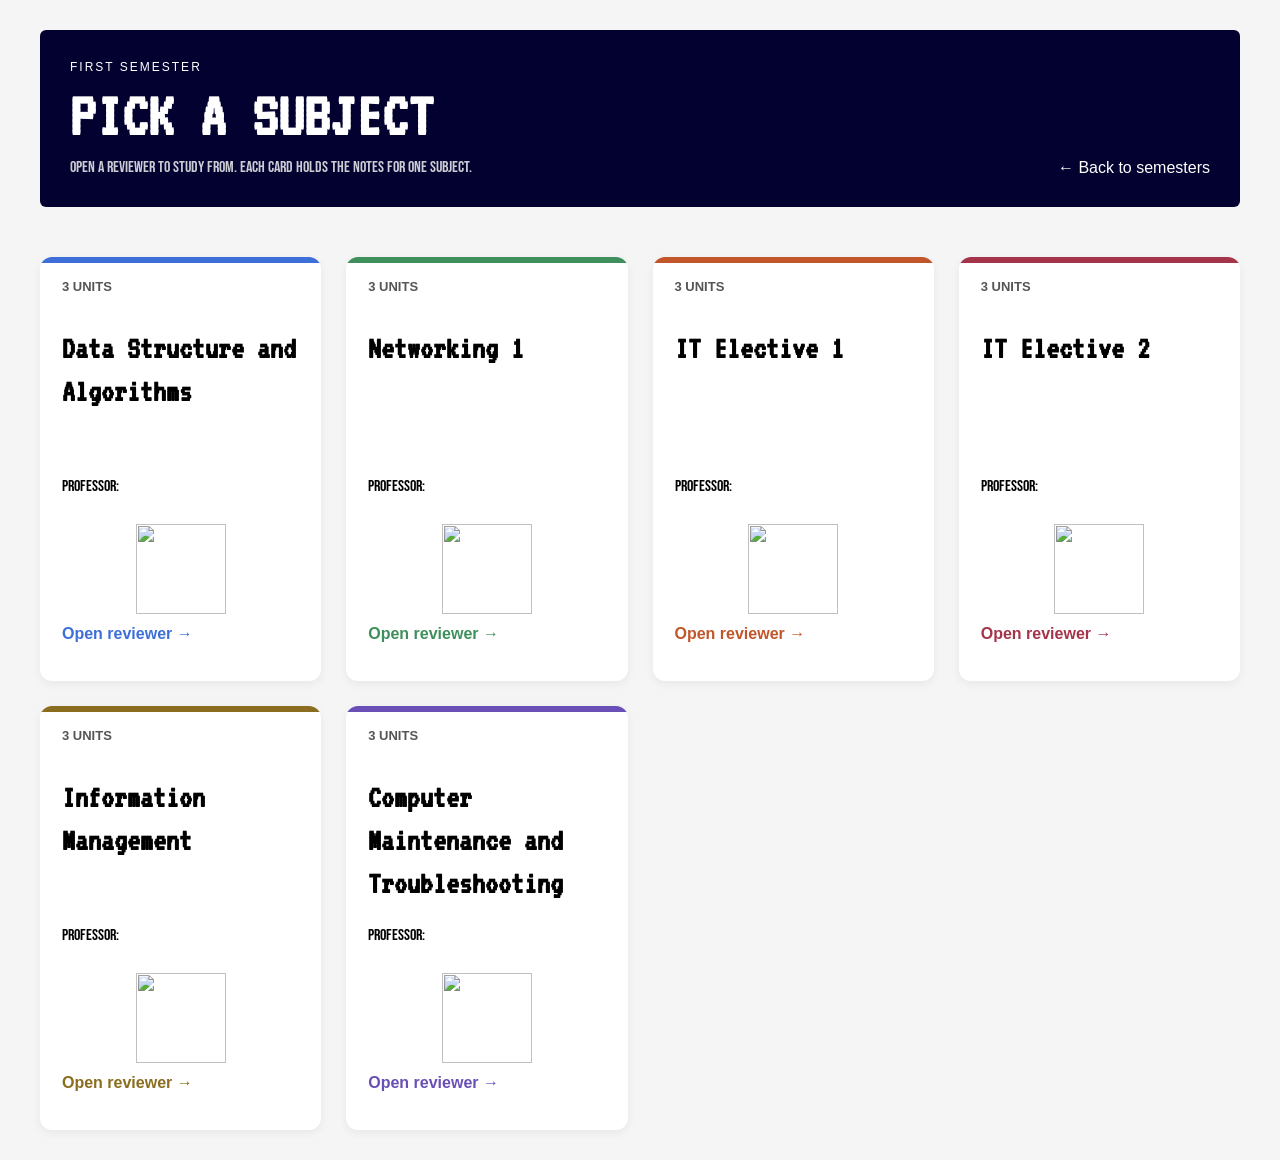
==== first-semester.html @ 43e30cde "Add files via upload" ====
<!DOCTYPE html>
<html lang="en">
<head>
<meta charset="UTF-8">
<title>First Semester — Choose a Subject</title>
<link rel="stylesheet" href="first-semester.css">
<link href="https://fonts.googleapis.com/css2?family=Bebas+Neue&family=VT323&display=swap" rel="stylesheet">
<meta name="viewport" content="width=device-width, initial-scale=1.0">
</head>
<body>

<div class="wrap">

  <div class="header">
    <div>
      <p class="eyebrow">First semester</p>
      <h1 style="font-family: VT323, monospace; font-size: 4rem;">PICK A SUBJECT</h1>
      <p class="subtitle">Open a reviewer to study from. Each card holds the notes for one subject.</p>
    </div>
    <a href="index.html" class="back-link">← Back to semesters</a>
  </div>

  <div class="grid">

    <a href="reviewer.html?subject=data-structure-and-algorithms" class="card" style="--tab-color:#3E6FD9;">
      <p class="card-units">3 units</p>
      <h2 class="card-name">Data Structure and Algorithms</h2>
      <p style="font-family: Bebas Neue;">Professor:</p>
      <div class="mob-slot">
    <img src="https://static.wikia.nocookie.net/minecraft_gamepedia/images/0/05/Bee_BE.gif/revision/latest?cb=20191123230348" alt="" class="mob-img">
  </div>
      <p class="card-tag" style="--tab-color:#3E6FD9;">Open reviewer</p>
    </a>

    <a href="reviewer.html?subject=networking-1" class="card" style="--tab-color:#3F8F5C;">
      <p class="card-units">3 units</p>
      <h2 class="card-name">Networking 1</h2>
      <p style="font-family: Bebas Neue;">Professor:</p>
      <div class="mob-slot">
    <img src="https://static.wikia.nocookie.net/minecraft_gamepedia/images/b/b9/Axolotl_Swim.gif/revision/latest?cb=20230414014150" alt="" class="mob-img">
  </div>
      <p class="card-tag" style="--tab-color:#3F8F5C;">Open reviewer</p>
    </a>

    <a href="reviewer.html?subject=it-elective-1" class="card" style="--tab-color:#C2562B;">
      <p class="card-units">3 units</p>
      <h2 class="card-name">IT Elective 1</h2>
      <p style="font-family: Bebas Neue;">Professor:</p>
      <div class="mob-slot">
    <img src="https://static.wikia.nocookie.net/minecraft_gamepedia/images/4/45/Allay_JE2.gif/revision/latest?cb=20230325131818" alt="" class="mob-img">
  </div>
      <p class="card-tag" style="--tab-color:#C2562B;">Open reviewer</p>
    </a>

    <a href="reviewer.html?subject=it-elective-2" class="card" style="--tab-color:#A4344A;">
      <p class="card-units">3 units</p>
      <h2 class="card-name">IT Elective 2</h2>
      <p style="font-family: Bebas Neue;">Professor:</p>
        <div class="mob-slot">
    <img src="https://static.wikia.nocookie.net/minecraft_gamepedia/images/3/39/Phantom_JE2.gif/revision/latest?cb=20180706142237" alt="" class="mob-img">
  </div>
      <p class="card-tag" style="--tab-color:#A4344A;">Open reviewer</p>
    </a>

    <a href="reviewer.html?subject=information-management" class="card" style="--tab-color:#8A6D1F;">
      <p class="card-units">3 units</p>
      <h2 class="card-name">Information Management</h2>
      <p style="font-family: Bebas Neue;">Professor:</p>
        <div class="mob-slot">
    <img src="https://static.wikia.nocookie.net/minecraft_gamepedia/images/c/ce/Squid.gif/revision/latest?cb=20240729213351" alt="" class="mob-img">
  </div>
      <p class="card-tag" style="--tab-color:#8A6D1F;">Open reviewer</p>
    </a>

    <a href="reviewer.html?subject=computer-maintenance-and-troubleshooting" class="card" style="--tab-color:#6A4FB6;">
      <p class="card-units">3 units</p>
      <h2 class="card-name">Computer Maintenance and Troubleshooting</h2>
      <p style="font-family: Bebas Neue;">Professor:</p>
      <div class="mob-slot">
    <img src="https://static.wikia.nocookie.net/minecraft_gamepedia/images/5/51/Strider_Shiver_BE2.gif/revision/latest?cb=20200919092906" alt="" class="mob-img">
  </div>
      <p class="card-tag" style="--tab-color:#6A4FB6;">Open reviewer</p>
    </a>

  </div>

</div>

</body>
</html>
---- first-semester.css ----
body{
    margin:0;
    background:#f5f5f5;
    font-family:Arial, sans-serif;
    color:#111;
}

.wrap{
    max-width:1200px;
    margin:auto;
    padding:30px 20px;
}

.header{
    background:#02012f;
    color:white;
    padding:30px;
    border-radius:6px;

    display:flex;
    justify-content:space-between;
    align-items:flex-end;
    gap:20px;
}

.eyebrow{
    margin:0;
    text-transform:uppercase;
    letter-spacing:2px;
    font-size:12px;
}

.header h1{
    margin:10px 0;
    font-size:4rem;
    font-weight:900;
}

.subtitle{
    margin:0;
    opacity:.8;
    font-family:Bebas Neue, cursive;
}

.back-link{
    color:white;
    text-decoration:none;
    white-space:nowrap;
}

.back-link:hover{
    opacity:.8;
}

.grid{
    margin-top:50px;

    display:grid;
    grid-template-columns:repeat(auto-fit,minmax(250px,1fr));
    gap:25px;
}

.card{
    background:white;
    border-radius:12px;
    padding:22px;

    text-decoration:none;
    color:black;

    position:relative;
    overflow:hidden;

    display:flex;
    flex-direction:column;

    min-height:380px;

    box-shadow:0 3px 10px rgba(0,0,0,.06);

    transition:
        transform .25s ease,
        box-shadow .25s ease;
}

.card::before{
    content:"";
    position:absolute;
    top:0;
    left:0;

    width:100%;
    height:6px;

    background:var(--tab-color);
}

.card:hover{
    transform:translateY(-8px);
    box-shadow:0 18px 35px rgba(0,0,0,.15);
}

.card-units{
    margin-top:10px;
    text-transform:uppercase;
    font-size:13px;
    font-weight:700;
    color:#555;
}

.card-name{
    margin:20px 0;
    font-family: VT323, monospace;
    font-size:2rem;
    line-height:1.35;

    min-height:130px;
}

.card p{
    margin-top:0;
}

.mob-slot{
    flex:1;

    display:flex;
    justify-content:center;
    align-items:center;
}

.mob-img{
    width:90px;
    height:90px;
    object-fit:contain;

    transition:
        transform .25s ease;
}

.card:hover .mob-img{
    transform:scale(1.12);
}

.card-tag{
    margin-top:auto;

    font-weight:700;
    color:var(--tab-color);
}

.card-tag::after{
    content:" →";
}

@media (max-width:900px){

    .header h1{
        font-size:3rem;
    }

    .card-name{
        min-height:auto;
    }
}

@media (max-width:700px){

    .wrap{
        padding:15px;
    }

    .header{
        flex-direction:column;
        align-items:flex-start;
    }

    .header h1{
        font-size:2.4rem;
    }

    .back-link{
        margin-top:10px;
    }

    .card{
        min-height:auto;
    }

    .card-name{
        font-size:1.7rem;
        min-height:auto;
    }

    .mob-img{
        width:90px;
        height:90px;
    }
}
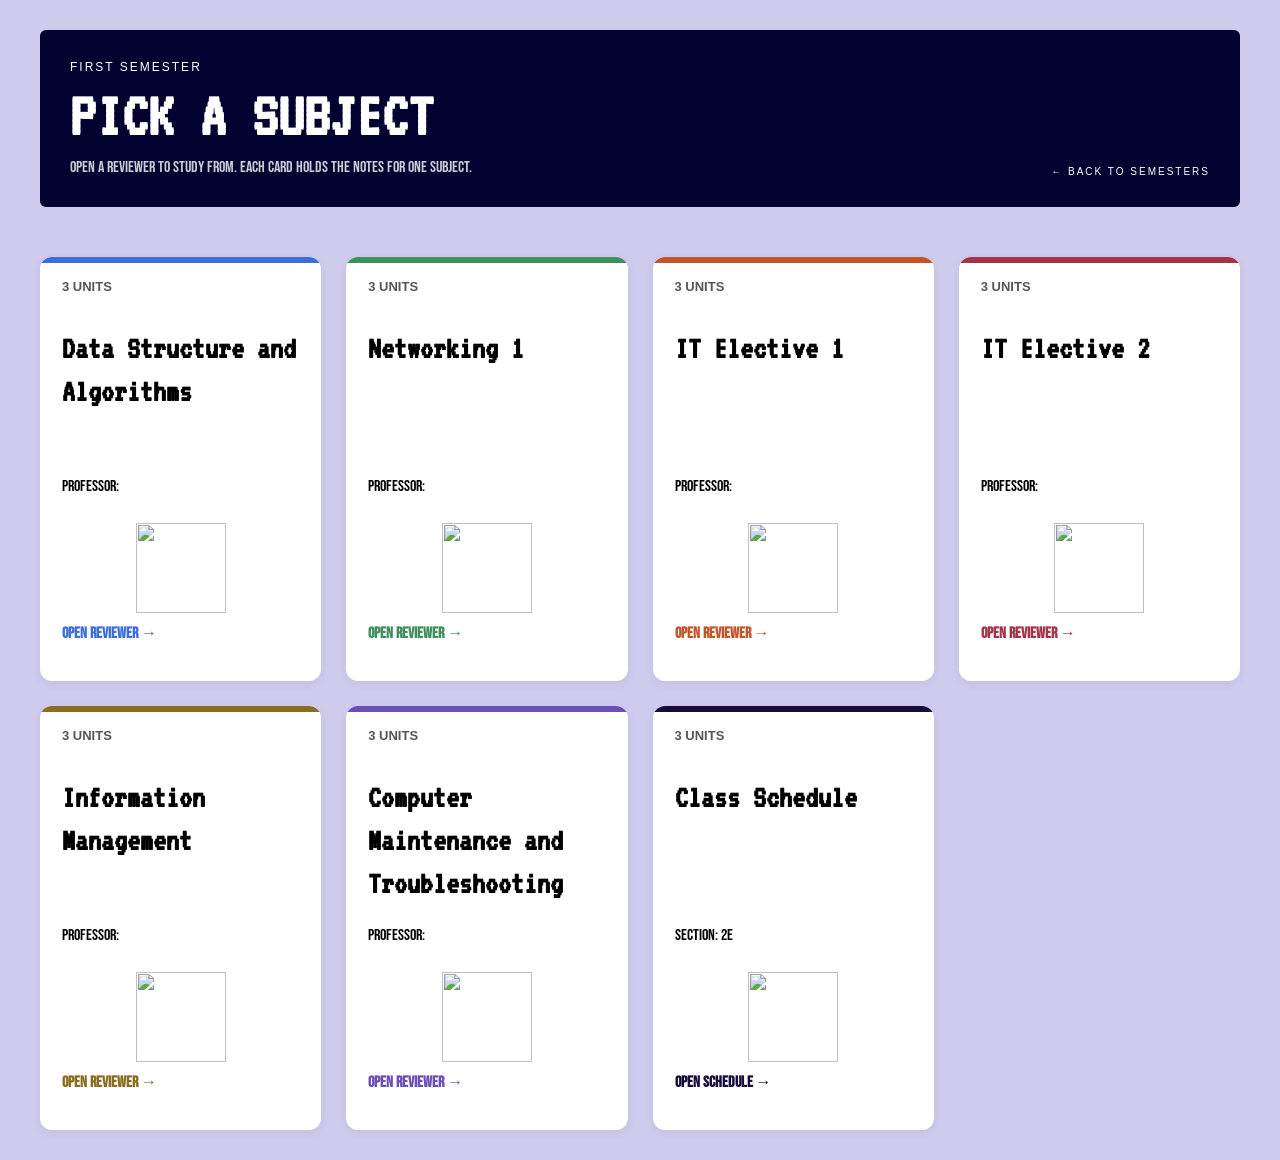
==== commit f9d6c6d9: "Add files via upload" ====
--- a/first-semester.html
+++ b/first-semester.html
@@ -82,6 +82,17 @@
       <p class="card-tag" style="--tab-color:#6A4FB6;">Open reviewer</p>
     </a>
 
+    <a href="schedule.html" class="card" style="--tab-color:#190c3d;">
+      <p class="card-units">3 units</p>
+      <h2 class="card-name">Class Schedule</h2>
+      <p style="font-family: Bebas Neue;">Section: 2E</p>
+      <div class="mob-slot">
+    <img src="https://static.wikia.nocookie.net/minecraft_gamepedia/images/3/31/Enchanting_Table.gif/revision/latest?cb=20220222115558" alt="" class="mob-img">
+  </div>
+      <p class="card-tag" style="--tab-color:#190c3d;">Open schedule</p>
+    </a>
+
+
   </div>
 
 </div>
--- a/first-semester.css
+++ b/first-semester.css
@@ -1,6 +1,6 @@
 body{
     margin:0;
-    background:#f5f5f5;
+    background:#cfcbed;
     font-family:Arial, sans-serif;
     color:#111;
 }
@@ -46,6 +46,10 @@
     color:white;
     text-decoration:none;
     white-space:nowrap;
+    font-family: sans-serif;
+    text-transform:uppercase;
+    letter-spacing:2px;
+    font-size:10px;
 }
 
 .back-link:hover{
@@ -144,6 +148,7 @@
 
 .card-tag{
     margin-top:auto;
+    font-family:Bebas Neue, cursive;
 
     font-weight:700;
     color:var(--tab-color);
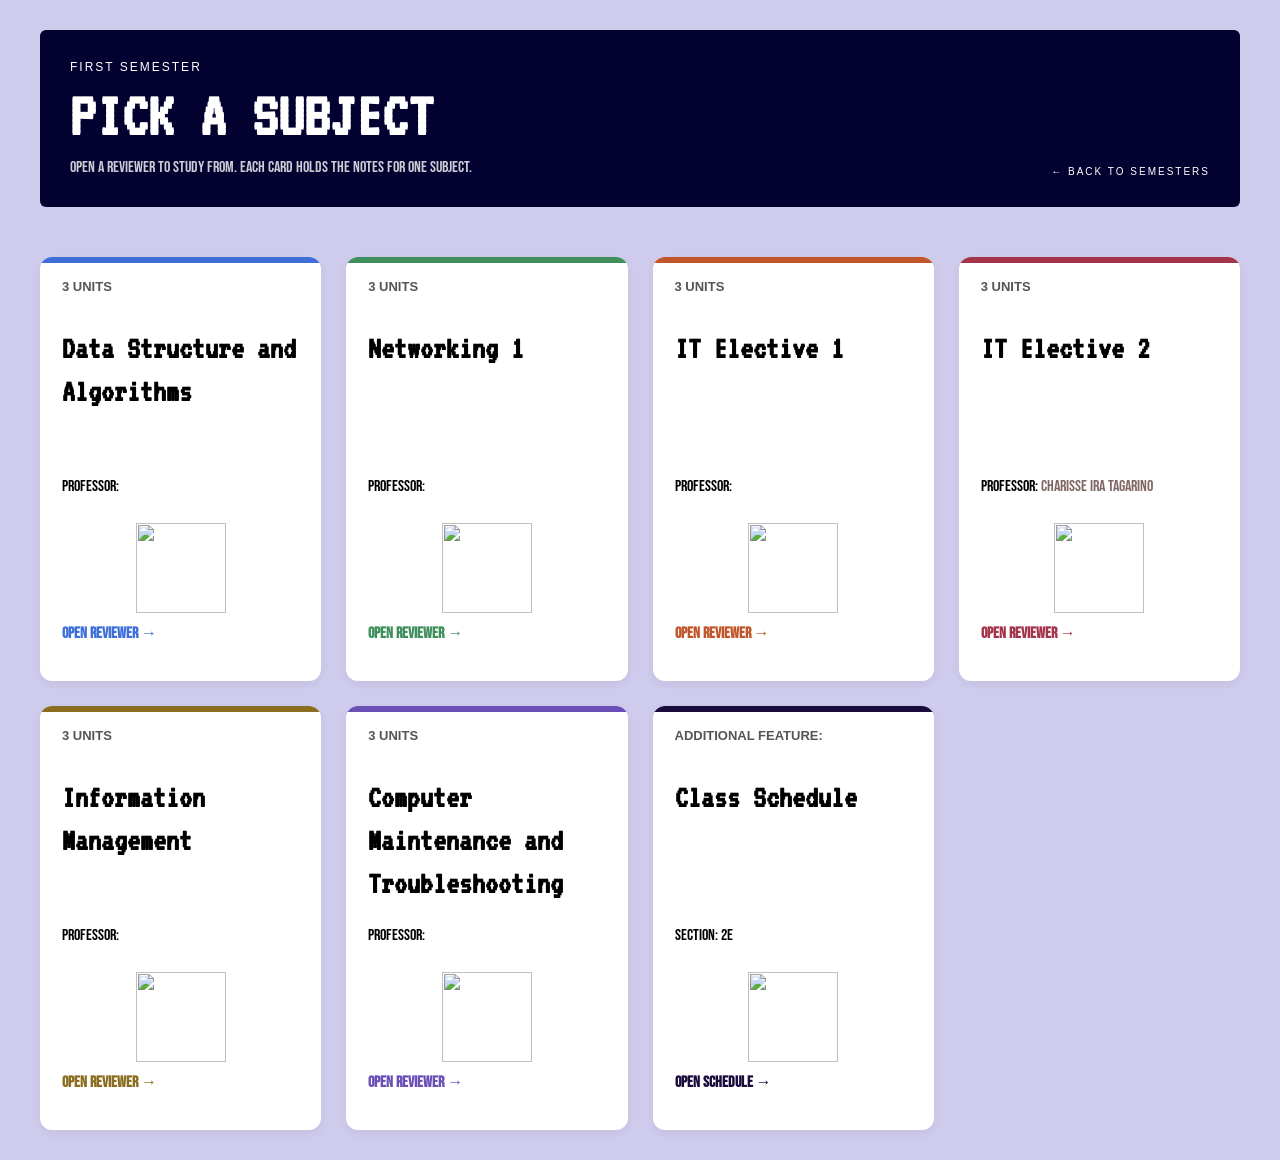
==== commit c89aafec: "Add files via upload" ====
--- a/first-semester.html
+++ b/first-semester.html
@@ -55,7 +55,7 @@
     <a href="reviewer.html?subject=it-elective-2" class="card" style="--tab-color:#A4344A;">
       <p class="card-units">3 units</p>
       <h2 class="card-name">IT Elective 2</h2>
-      <p style="font-family: Bebas Neue;">Professor:</p>
+      <p style="font-family: Bebas Neue;">Professor: <span style="color: #816666">Charisse ira tagarino</span></p>
         <div class="mob-slot">
     <img src="https://static.wikia.nocookie.net/minecraft_gamepedia/images/3/39/Phantom_JE2.gif/revision/latest?cb=20180706142237" alt="" class="mob-img">
   </div>
@@ -83,7 +83,7 @@
     </a>
 
     <a href="schedule.html" class="card" style="--tab-color:#190c3d;">
-      <p class="card-units">3 units</p>
+      <p class="card-units">Additional Feature:</p>
       <h2 class="card-name">Class Schedule</h2>
       <p style="font-family: Bebas Neue;">Section: 2E</p>
       <div class="mob-slot">
